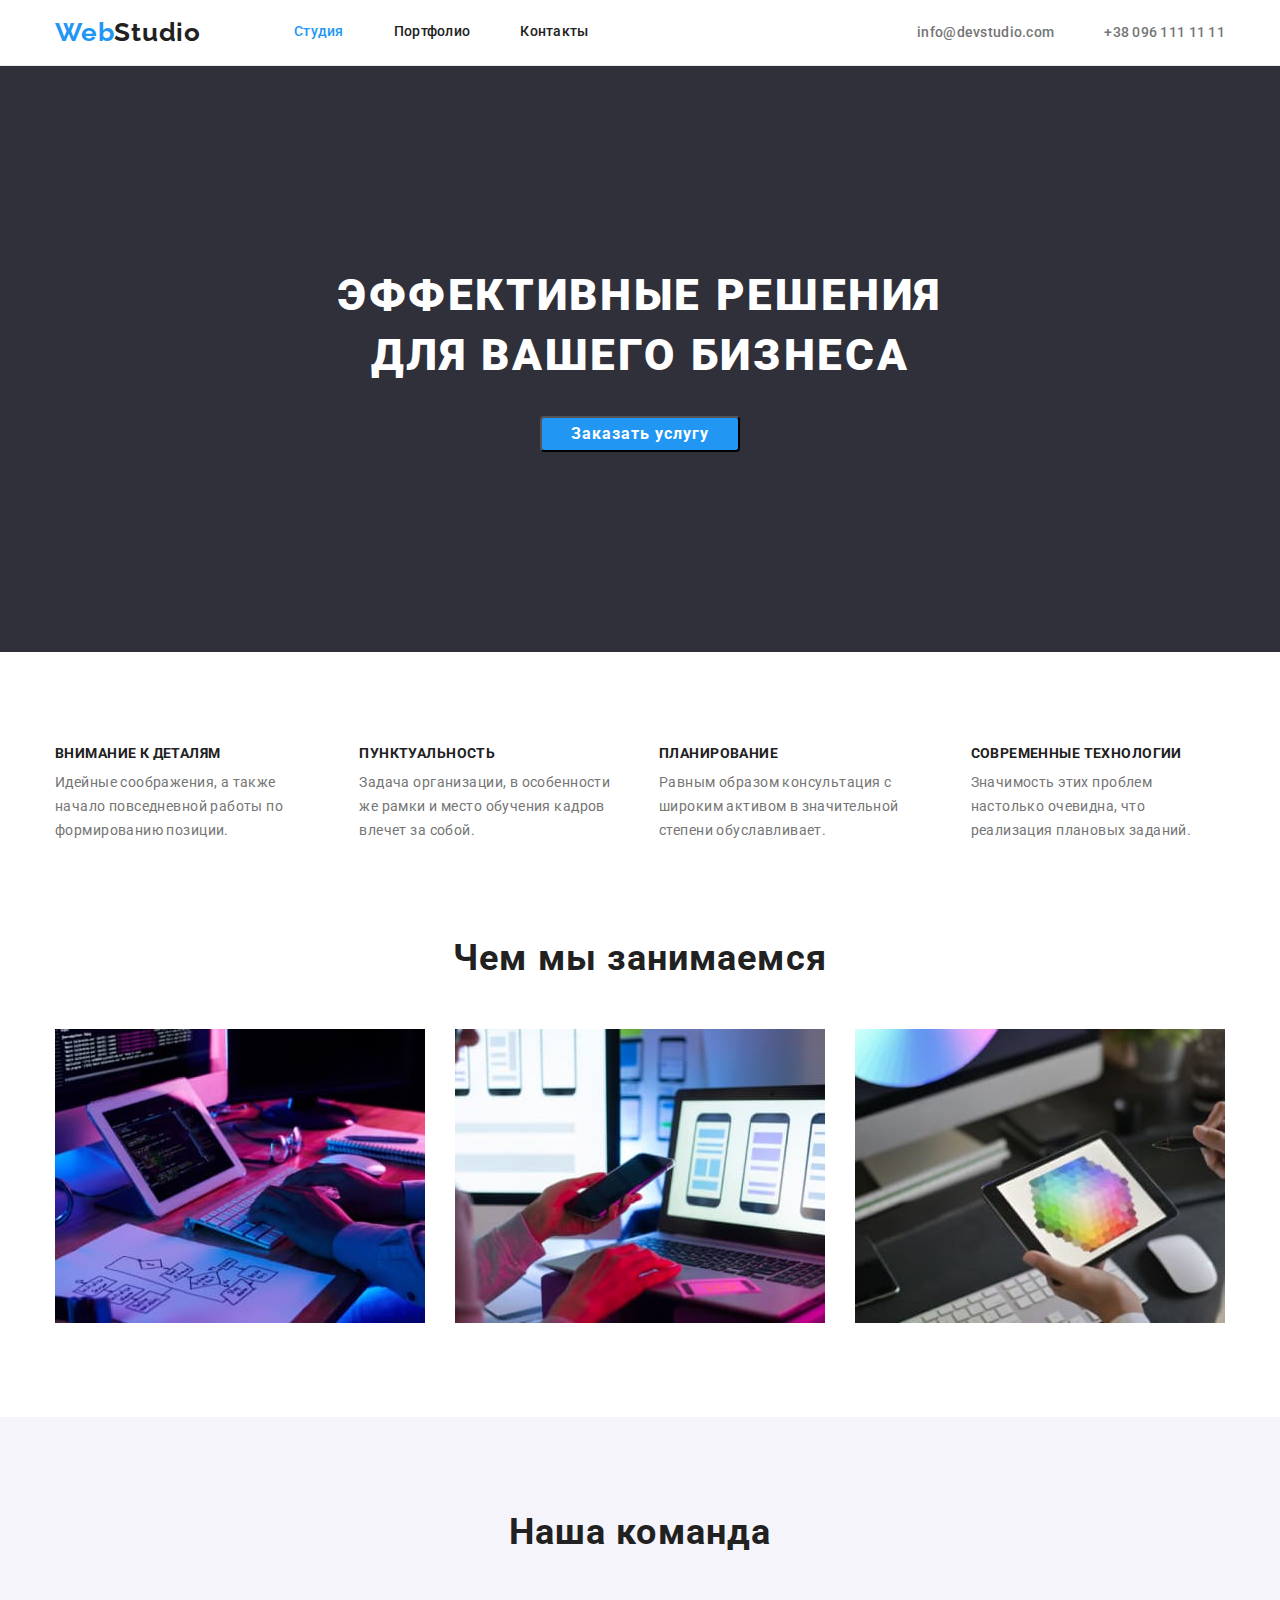
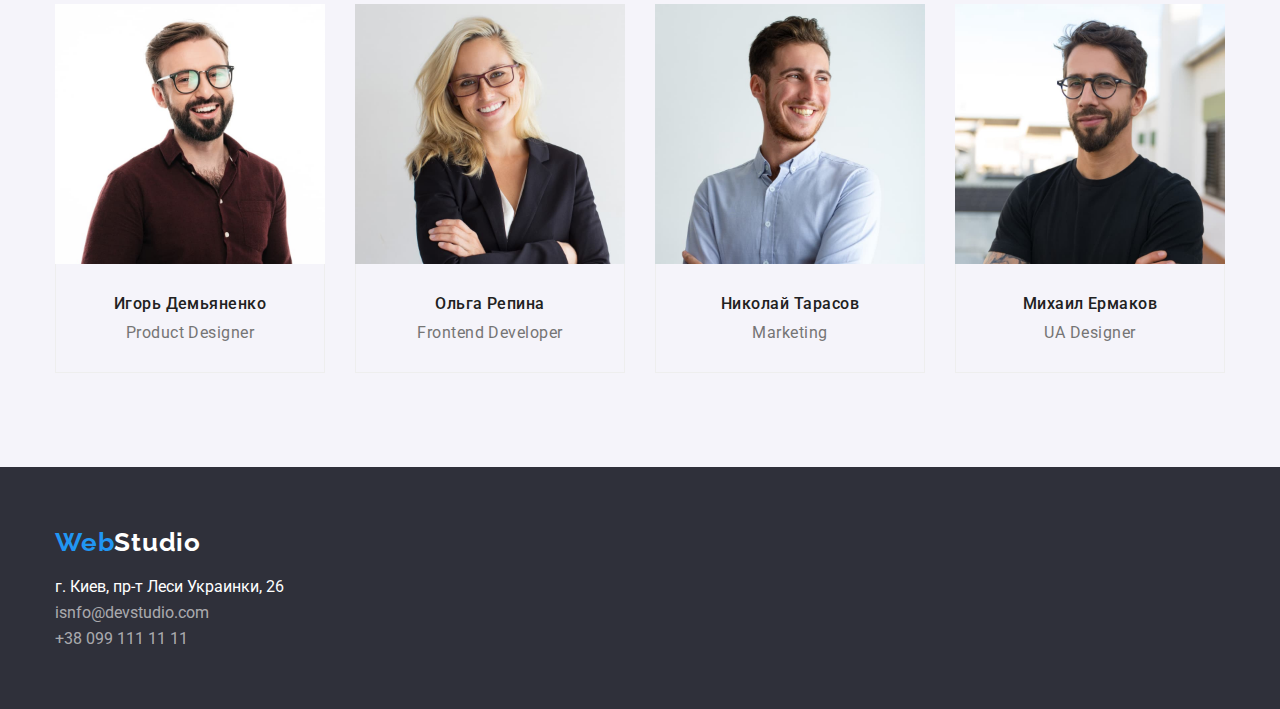
==== index.html @ e45b75da "1" ====
<!DOCTYPE html>
<html lang="ru">
  <head>
    <meta charset="UTF-8" />
    <meta http-equiv="X-UA-Compatible" content="IE=edge" />
    <meta name="viewport" content="width=device-width, initial-scale=1.0" />
    <title>Document</title>
    <link
      rel="stylesheet"
      href="https://cdnjs.cloudflare.com/ajax/libs/modern-normalize/1.1.0/modern-normalize.min.css"
    />
    <link rel="preconnect" href="https://fonts.googleapis.com" />
    <link rel="preconnect" href="https://fonts.gstatic.com" crossorigin />
    <link rel="preconnect" href="https://fonts.googleapis.com" />
    <link rel="preconnect" href="https://fonts.gstatic.com" crossorigin />
    <link
      href="https://fonts.googleapis.com/css2?family=Raleway:wght@700&family=Roboto:wght@400;500;700;900&display=swap"
      rel="stylesheet"
    />
    <link
      rel="stylesheet"
      href="https://cdnjs.cloudflare.com/ajax/libs/modern-normalize/1.1.0/modern-normalize.min.css"
    />
    <link rel="stylesheet" href="./css/stile.css" />
  </head>
  <body class="body">
    <header class="header">
      <div class="container header-conteiner">
        <nav class="navigation">
          <a href="" class="header-logo logo"
            ><span class="color-logo">Web</span>Studio</a
          >
          <ul class="header-list">
            <li class="header-item">
              <a href="./index.html" class="header-link"
                ><span class="color-studio">Студия</span></a
              >
            </li>
            <li class="header-item">
              <a href="./portfolio.html" class="header-link">Портфолио</a>
            </li>
            <li class="header-item">
              <a href="" class="header-link">Контакты</a>
            </li>
          </ul>
        </nav>
        <ul class="header-list-contacts">
          <li class="header-item-contacts">
            <a href="mailto:info@devstudio.com" class="header-link-tel"
              >info@devstudio.com</a
            >
          </li>
          <li class="header-item-contacts">
            <a href="tel:+380961111111" class="header-link-tel"
              >+38 096 111 11 11</a
            >
          </li>
        </ul>
      </div>
    </header>
    <main>
      <section class="hero">
        <div class="container">
          <h1 class="hero-title">Эффективные решения для вашего бизнеса</h1>
          <button type="button" class="btn">Заказать услугу</button>
        </div>
      </section>
      <section class="section benefits">
        <div class="container">
          <h2 class="visually-hidden">Наши приемущества</h2>
          <ul class="benefits-list">
            <li class="benefits-item">
              <h2 class="benefits-title">Внимание к деталям</h2>
              <p class="benefits-text">
                Идейные соображения, а также начало повседневной работы по
                формированию позиции.
              </p>
            </li>
            <li class="benefits-item">
              <h2 class="benefits-title">Пунктуальность</h2>
              <p class="benefits-text">
                Задача организации, в особенности же рамки и место обучения
                кадров влечет за собой.
              </p>
            </li>
            <li class="benefits-item">
              <h2 class="benefits-title">Планирование</h2>
              <p class="benefits-text">
                Равным образом консультация с широким активом в значительной
                степени обуславливает.
              </p>
            </li>
            <li class="benefits-item">
              <h2 class="benefits-title">Современные технологии</h2>
              <p class="benefits-text">
                Значимость этих проблем настолько очевидна, что реализация
                плановых заданий.
              </p>
            </li>
          </ul>
        </div>
      </section>
      <section class="section work">
        <div class="container">
          <h2 class="our-work">Чем мы занимаемся</h2>
          <ul class="work-list">
            <li class="work-item">
              <img
                src="./images/1.jpg"
                alt=" Пользователь работающий за планшетом с клавиатурой"
                width="370"
              />
            </li>
            <li class="work-item">
              <img
                src="images/2.jpg"
                alt="Пользватель работающий за ноутбуком"
                width="370"
              />
            </li>
            <li class="work-item">
              <img
                src="./images/3.jpg"
                alt="Пользователь работающий за планшетом"
                width="370"
              />
            </li>
          </ul>
        </div>
      </section>
      <section class="section team">
        <div class="container">
          <h2 class="team-our">Наша команда</h2>
          <ul class="team-list">
            <li class="team-item">
              <img
                src="./images/teacher.jpg"
                alt="Фото Product Designer"
                width="270"
              />
              <div class="team-div">
                <h3 class="team-name">Игорь Демьяненко</h3>
                <p lang="en" class="team-text">Product Designer</p>
              </div>
            </li>
            <li class="team-item">
              <img
                src="images/teacher2.jpg"
                alt="Фото Frontend Developer"
                width="270"
              />
              <div class="team-div">
                <h3 class="team-name">Ольга Репина</h3>
                <p lang="en" class="team-text">Frontend Developer</p>
              </div>
            </li>
            <li class="team-item">
              <img
                src="./images/teacher3.jpg"
                alt="Фото Marketing"
                width="270"
              />
              <div class="team-div">
                <h3 class="team-name">Николай Тарасов</h3>
                <p lang="en" class="team-text">Marketing</p>
              </div>
            </li>
            <li class="team-item">
              <img
                src="./images/teacher4.jpg"
                alt="Фото UI Designer"
                width="270"
              />
              <div class="team-div">
                <h3 class="team-name">Михаил Ермаков</h3>
                <p lang="en" class="team-text">UA Designer</p>
              </div>
            </li>
          </ul>
        </div>
      </section>
    </main>
    <footer class="footer">
      <div class="container container-footer">
        <a href="" class="footer-logo logo"
          ><span class="color-logo">Web</span>Studio</a
        >
        <address class="footer-address">
          <ul class="footer-list">
            <li class="footer-item">
              <a href="" class="footer-link-address"
                >г. Киев, пр-т Леси Украинки, 26</a
              >
            </li>
            <li class="footer-item">
              <a href="mailto:info@devstudio.com" class="footer-link"
                >isnfo@devstudio.com</a
              >
            </li>
            <li class="footer-item">
              <a href="tel:+380991111111" class="footer-link"
                >+38 099 111 11 11</a
              >
            </li>
          </ul>
        </address>
      </div>
    </footer>
  </body>
</html>
---- css/stile.css ----
:root {
  --header-color-white: #ffffff;
  --header-color-black: #212121;
  --text-color-grey: #757575;
  --btn-color-blue: #2196f3;
  --fon-background-grey: #2f303a;
  --fon-background-white: #e5e5e5;
  --bacground-team: #f5f4fa;
  --footer-link-color: rgba(255, 255, 255, 0.6);
}

body {
  font-family: "Roboto", sans-serif;
  color: var(--text-color-grey);
}

/* different*/
.visually-hidden {
  position: absolute;
  white-space: nowrap;
  width: 1px;
  height: 1px;
  overflow: hidden;
  border: 0;
  padding: 0;
  clip: rect(0 0 0 0);
  clip-path: inset(50%);
  margin: -1px;
}
img {
  display: block;
  max-width: 100%;
  height: auto;
}
a {
  text-decoration: none;
}

li {
  list-style-type: none;
}

p,
h1,
h2,
h3,
h4,
h5,
h6 {
  margin: 0;
}
ul {
  margin: 0;
  padding: 0;
}

/* header */
.container {
  width: 1200px;
  padding-left: 15px;
  padding-right: 15px;
  margin-left: auto;
  margin-right: auto;
}
.header-conteiner {
  display: flex;
  align-items: center;
}
.header {
  border-bottom: 1px solid #ececec;
}

.navigation {
  display: flex;
  align-items: center;
}
.logo {
  font-family: "Raleway", sans-serif;
  font-weight: 700;
  font-size: 26px;
  line-height: 1.19;
  letter-spacing: 0.03em;
}
.header-logo {
  margin-right: 93px;
  color: var(--header-color-black);
}
.color-logo {
  color: var(--btn-color-blue);
}

.header-list {
  display: flex;
}
.header-item {
  font-weight: 500;
  font-size: 14px;
  line-height: 1.14;
  letter-spacing: 0.02em;
  color: var(--text-color-grey);
}
.header-list .header-item:not(:last-child) {
  margin-right: 50px;
}
.header-list-contacts {
  display: flex;
  margin-left: auto;
}
.header-list-contacts .header-item-contacts:not(:last-child) {
  margin-right: 50px;
}

.header-link {
  display: block;
  padding-top: 24px;
  padding-bottom: 25px;
  font-weight: 500;
  font-size: 14px;
  line-height: 1.14;
  letter-spacing: 0.02em;
  color: var(--header-color-black);
}
.color-studio {
  color: var(--btn-color-blue);
}
.header-link:hover,
.header-link:focus,
.header-link:active {
  color: var(--btn-color-blue);
}

.header-link-tel {
  display: block;
  font-weight: 500;
  font-size: 14px;
  line-height: 1.14;
  letter-spacing: 0.02em;
  color: var(--text-color-grey);
}
.header-link-tel:hover,
.header-link-tel:focus,
.header-link-tel:active {
  color: var(--btn-color-blue);
}

/* .index.html */
/* hero */

.hero {
  padding-top: 200px;
  padding-bottom: 200px;
  background: var(--fon-background-grey);
}

.hero-title {
  display: block;
  width: 696px;
  margin: 0 auto;
  text-align: center;
  font-weight: 900;
  font-size: 44px;
  line-height: 1.36;
  letter-spacing: 0.06em;
  text-transform: uppercase;
  color: var(--header-color-white);
}

.btn {
  display: block;
  width: 200px;
  margin: 0 auto;
  text-align: center;
  margin-top: 30px;
  border-radius: 4px;

  font-family: inherit;
  font-weight: 700;
  font-size: 16px;
  line-height: 1.87;
  letter-spacing: 0.06em;
  color: var(--header-color-white);
  background-color: var(--btn-color-blue);
  cursor: pointer;
}

.btn:hover,
.filter-btn:hover,
.btn:focus,
.filter-btn:focus,
.btn:active,
.filter-btn:active {
  color: var(--header-color-white);
  background-color: var(--btn-color-blue);
}

/* benefits */
.section {
  padding-top: 94px;
  padding-bottom: 94px;
}
.benefits-our {
  font-weight: 700;
  font-size: 36px;
  line-height: 1.17;
  letter-spacing: 0.03em;
  color: var(--header-color-black);
}
.benefits-list {
  display: flex;
}
.benefits-item:not(:last-child) {
  margin-right: 30px;
}
.benefits-title {
  margin-bottom: 10px;
  font-weight: 700;
  font-size: 14px;
  line-height: 1.14;
  letter-spacing: 0.03em;
  text-transform: uppercase;
  color: var(--header-color-black);
}

.benefits-text {
  font-weight: 400;
  font-size: 14px;
  line-height: 1.71;
  letter-spacing: 0.03em;
  color: var(--text-color-grey);
}
/* work */
.work {
  padding-top: 0;
}
.our-work {
  text-align: center;
  margin-bottom: 50px;
  font-weight: 700;
  font-size: 36px;
  line-height: 1.17;
  letter-spacing: 0.03em;
  color: var(--header-color-black);
}
.work-list {
  display: flex;
}
.work-item:not(:last-child) {
  margin-right: 30px;
}

/* team */
.team {
  background: var(--bacground-team);
}
.team-our {
  margin-bottom: 50px;
  text-align: center;
  font-weight: 700;
  font-size: 36px;
  line-height: 1.17;
  letter-spacing: 0.03em;
  color: var(--header-color-black);
}
.team-list {
  display: flex;
}

.team-item:not(:last-child) {
  margin-right: 30px;
}
.team-div {
  padding-top: 30px;
  padding-bottom: 30px;
  border: 1px solid #eeeeee;
  border-top: none;
}
.team-name {
  text-align: center;
  font-weight: 500;
  font-size: 16px;
  line-height: 1.19;
  letter-spacing: 0.03em;
  color: var(--header-color-black);
}
.team-list:not(:last-child) {
  margin-right: 30px;
}

.team-text {
  text-align: center;
  margin-top: 10px;
  font-weight: 400;
  font-size: 16px;
  line-height: 1.19;
  letter-spacing: 0.03em;
  color: var(--text-color-grey);
}

/* portfolio */
/* filter */

.filter-list {
  display: flex;
  flex-wrap: wrap;
  justify-content: center;
  margin-bottom: 50px;
}
.filter-item:not(:first-child) {
  margin-left: 8px;
}

.filter-btn {
  padding: 6px 22px;
  font-family: inherit;
  font-weight: 500;
  font-size: 16px;
  line-height: 1.63;
  letter-spacing: 0.03em;
  background: #f5f4fa;
  border-radius: 4px;
  border: none;
  cursor: pointer;
}

.color-portfolio {
  color: var(--btn-color-blue);
}

.filter-list .filter-btn:not(:last-child) {
  margin-left: 8px;
}
/* content */
.content-list {
  display: flex;
  flex-wrap: wrap;
  margin: -15px;
}

.content-item {
  width: calc((100% - 90px) / 3);
  margin: 15px;
}
.img {
  display: block;
  max-width: 100%;
  max-height: auto;
}
.content-div {
  padding-top: 20px;
  padding-bottom: 20px;
  padding-left: 24px;
  padding-right: 24px;
  border: 1px solid #eeeeee;
  border-top: none;
}
.content-title {
  margin-bottom: 4px;
  font-weight: 700;
  font-size: 18px;
  line-height: 2;
  letter-spacing: 0.06em;
  color: var(--header-color-black);
}

.content-text {
  font-size: 16px;
  line-height: 1.87;
  letter-spacing: 0.03em;
  color: var(--text-color-grey);
}

/* footer */

.footer {
  padding-bottom: 60px;
  padding-top: 60px;
  background-color: var(--fon-background-grey);
}

.footer-logo {
  display: inline-block;
  margin-bottom: 20px;
}
.footer-address {
  font-style: normal;
}

.footer-item:not(:last-child) {
  margin-bottom: 8px;
}

.footer-link:hover,
.footer-link-address:hover,
.footer-link:focus,
.footer-link-address:focus,
.footer-link:active,
.footer-link-address:active {
  color: var(--btn-color-blue);
}
.footer-logo {
  color: var(--header-color-white);
}
.footer-link-address {
  color: var(--header-color-white);
}
.footer-link {
  color: var(--footer-link-color);
}
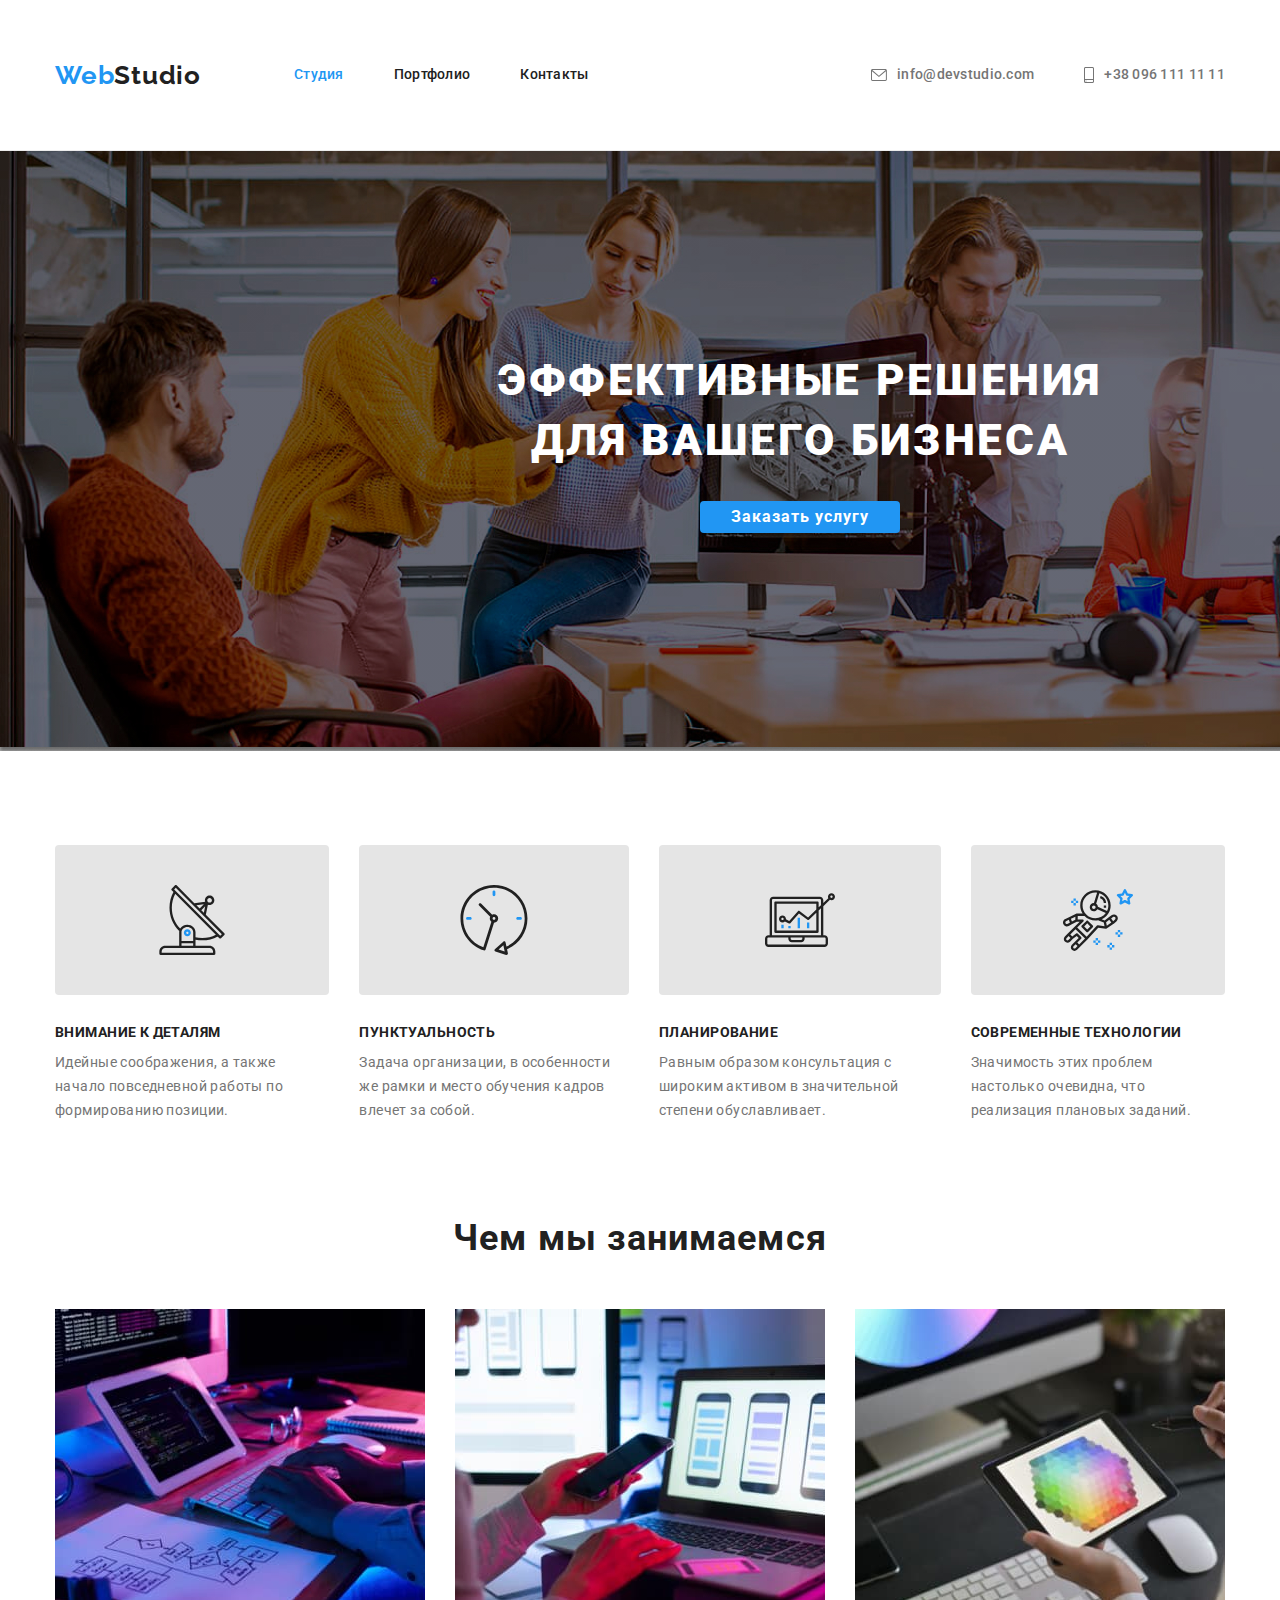
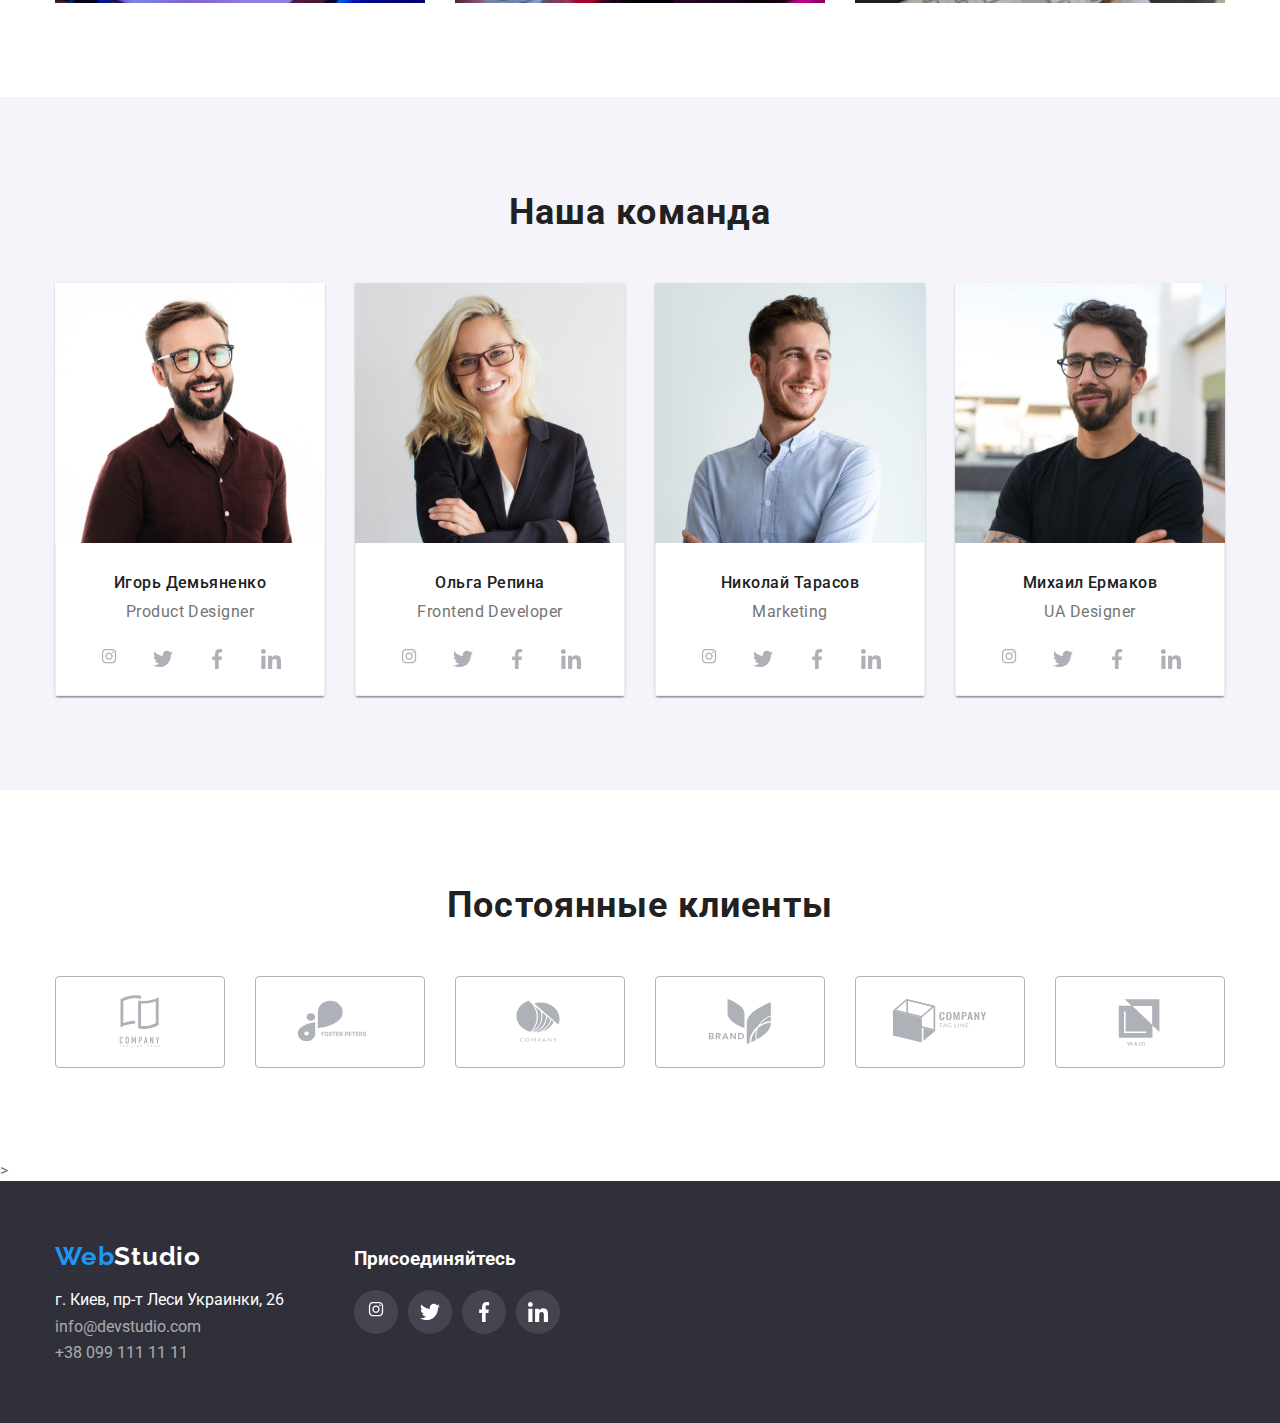
==== commit 847b975c: "Finish" ====
--- a/index.html
+++ b/index.html
@@ -47,13 +47,19 @@
         <ul class="header-list-contacts">
           <li class="header-item-contacts">
             <a href="mailto:info@devstudio.com" class="header-link-tel"
-              >info@devstudio.com</a
-            >
+              ><svg class="header-svg-icon" width="16" heigh="12">
+                <use href="./images/icons.svg#icon-envelope"></use>
+              </svg>
+              info@devstudio.com
+            </a>
           </li>
           <li class="header-item-contacts">
             <a href="tel:+380961111111" class="header-link-tel"
-              >+38 096 111 11 11</a
-            >
+              ><svg class="header-svg-icon" width="10" heigh="16">
+                <use href="./images/icons.svg#icon-smartphone"></use>
+              </svg>
+              +38 096 111 11 11
+            </a>
           </li>
         </ul>
       </div>
@@ -70,6 +76,11 @@
           <h2 class="visually-hidden">Наши приемущества</h2>
           <ul class="benefits-list">
             <li class="benefits-item">
+              <div class="benefits-div-icon">
+                <svg class="benefits-svg-icon" width="70" heigh="70">
+                  <use href="./images/icons.svg#icon-antenna"></use>
+                </svg>
+              </div>
               <h2 class="benefits-title">Внимание к деталям</h2>
               <p class="benefits-text">
                 Идейные соображения, а также начало повседневной работы по
@@ -77,6 +88,11 @@
               </p>
             </li>
             <li class="benefits-item">
+              <div class="benefits-div-icon">
+                <svg class="benefits-svg-icon" width="70" heigh="70">
+                  <use href="./images/icons.svg#icon-clock"></use>
+                </svg>
+              </div>
               <h2 class="benefits-title">Пунктуальность</h2>
               <p class="benefits-text">
                 Задача организации, в особенности же рамки и место обучения
@@ -84,6 +100,11 @@
               </p>
             </li>
             <li class="benefits-item">
+              <div class="benefits-div-icon">
+                <svg class="benefits-svg-icon" width="70" heigh="70">
+                  <use href="./images/icons.svg#icon-diagram"></use>
+                </svg>
+              </div>
               <h2 class="benefits-title">Планирование</h2>
               <p class="benefits-text">
                 Равным образом консультация с широким активом в значительной
@@ -91,6 +112,11 @@
               </p>
             </li>
             <li class="benefits-item">
+              <div class="benefits-div-icon">
+                <svg class="benefits-svg-icon" width="70" heigh="70">
+                  <use href="./images/icons.svg#icon-astronaut"></use>
+                </svg>
+              </div>
               <h2 class="benefits-title">Современные технологии</h2>
               <p class="benefits-text">
                 Значимость этих проблем настолько очевидна, что реализация
@@ -141,6 +167,36 @@
               <div class="team-div">
                 <h3 class="team-name">Игорь Демьяненко</h3>
                 <p lang="en" class="team-text">Product Designer</p>
+                <ul class="team-socials-list list">
+                  <li class="team-socials-item">
+                    <a href="" class="team-socials-link">
+                      <svg class="team-socials-icon" width="20" height="20">
+                        <use href="./images/icons.svg#icon-instagram"></use>
+                      </svg>
+                    </a>
+                  </li>
+                  <li class="team-socials-item">
+                    <a href="" class="team-socials-link">
+                      <svg class="team-socials-icon" width="20" height="20">
+                        <use href="./images/icons.svg#icon-twitter"></use>
+                      </svg>
+                    </a>
+                  </li>
+                  <li class="team-socials-item">
+                    <a href="" class="team-socials-link">
+                      <svg class="team-socials-icon" width="20" height="20">
+                        <use href="./images/icons.svg#icon-facebook"></use>
+                      </svg>
+                    </a>
+                  </li>
+                  <li class="team-socials-item">
+                    <a href="" class="team-socials-link">
+                      <svg class="team-socials-icon" width="20" height="20">
+                        <use href="./images/icons.svg#icon-linkedin"></use>
+                      </svg>
+                    </a>
+                  </li>
+                </ul>
               </div>
             </li>
             <li class="team-item">
@@ -149,9 +205,40 @@
                 alt="Фото Frontend Developer"
                 width="270"
               />
+
               <div class="team-div">
                 <h3 class="team-name">Ольга Репина</h3>
                 <p lang="en" class="team-text">Frontend Developer</p>
+                <ul class="team-socials-list list">
+                  <li class="team-socials-item">
+                    <a href="" class="team-socials-link">
+                      <svg class="team-socials-icon" width="20" height="20">
+                        <use href="./images/icons.svg#icon-instagram"></use>
+                      </svg>
+                    </a>
+                  </li>
+                  <li class="team-socials-item">
+                    <a href="" class="team-socials-link">
+                      <svg class="team-socials-icon" width="20" height="20">
+                        <use href="./images/icons.svg#icon-twitter"></use>
+                      </svg>
+                    </a>
+                  </li>
+                  <li class="team-socials-item">
+                    <a href="" class="team-socials-link">
+                      <svg class="team-socials-icon" width="20" height="20">
+                        <use href="./images/icons.svg#icon-facebook"></use>
+                      </svg>
+                    </a>
+                  </li>
+                  <li class="team-socials-item">
+                    <a href="" class="team-socials-link">
+                      <svg class="team-socials-icon" width="20" height="20">
+                        <use href="./images/icons.svg#icon-linkedin"></use>
+                      </svg>
+                    </a>
+                  </li>
+                </ul>
               </div>
             </li>
             <li class="team-item">
@@ -163,6 +250,36 @@
               <div class="team-div">
                 <h3 class="team-name">Николай Тарасов</h3>
                 <p lang="en" class="team-text">Marketing</p>
+                <ul class="team-socials-list list">
+                  <li class="team-socials-item">
+                    <a href="" class="team-socials-link">
+                      <svg class="team-socials-icon" width="20" height="20">
+                        <use href="./images/icons.svg#icon-instagram"></use>
+                      </svg>
+                    </a>
+                  </li>
+                  <li class="team-socials-item">
+                    <a href="" class="team-socials-link">
+                      <svg class="team-socials-icon" width="20" height="20">
+                        <use href="./images/icons.svg#icon-twitter"></use>
+                      </svg>
+                    </a>
+                  </li>
+                  <li class="team-socials-item">
+                    <a href="" class="team-socials-link">
+                      <svg class="team-socials-icon" width="20" height="20">
+                        <use href="./images/icons.svg#icon-facebook"></use>
+                      </svg>
+                    </a>
+                  </li>
+                  <li class="team-socials-item">
+                    <a href="" class="team-socials-link">
+                      <svg class="team-socials-icon" width="20" height="20">
+                        <use href="./images/icons.svg#icon-linkedin"></use>
+                      </svg>
+                    </a>
+                  </li>
+                </ul>
               </div>
             </li>
             <li class="team-item">
@@ -174,36 +291,151 @@
               <div class="team-div">
                 <h3 class="team-name">Михаил Ермаков</h3>
                 <p lang="en" class="team-text">UA Designer</p>
+                <ul class="team-socials-list list">
+                  <li class="team-socials-item">
+                    <a href="" class="team-socials-link">
+                      <svg class="team-socials-icon" width="20" height="20">
+                        <use href="./images/icons.svg#icon-instagram"></use>
+                      </svg>
+                    </a>
+                  </li>
+                  <li class="team-socials-item">
+                    <a href="" class="team-socials-link">
+                      <svg class="team-socials-icon" width="20" height="20">
+                        <use href="./images/icons.svg#icon-twitter"></use>
+                      </svg>
+                    </a>
+                  </li>
+                  <li class="team-socials-item">
+                    <a href="" class="team-socials-link">
+                      <svg class="team-socials-icon" width="20" height="20">
+                        <use href="./images/icons.svg#icon-facebook"></use>
+                      </svg>
+                    </a>
+                  </li>
+                  <li class="team-socials-item">
+                    <a href="" class="team-socials-link">
+                      <svg class="team-socials-icon" width="20" height="20">
+                        <use href="./images/icons.svg#icon-linkedin"></use>
+                      </svg>
+                    </a>
+                  </li>
+                </ul>
               </div>
             </li>
           </ul>
         </div>
       </section>
+      <section class="section clients">
+        <div class="container">
+          <h2 class="clients-name">Постоянные клиенты</h2>
+          <ul class="clients-list">
+            <li class="clients-item">
+              <a href="" class="clients-link">
+                <svg class="clients-svg-icon" width="106" height="60">
+                  <use href="./images/icons.svg#icon-Logo-1"></use>
+                </svg>
+              </a>
+            </li>
+            <li class="clients-item">
+              <a href="" class="clients-link">
+                <svg class="clients-svg-icon" width="106px" height="60px">
+                  <use href="./images/icons.svg#icon-Logo-2"></use>
+                </svg>
+              </a>
+            </li>
+            <li class="clients-item">
+              <a href="" class="clients-link">
+                <svg class="clients-svg-icon" width="106" height="60">
+                  <use href="./images/icons.svg#icon-Logo-3"></use>
+                </svg>
+              </a>
+            </li>
+            <li class="clients-item">
+              <a href="" class="clients-link">
+                <svg class="clients-svg-icon" width="106" height="60">
+                  <use href="./images/icons.svg#icon-Logo-4"></use>
+                </svg>
+              </a>
+            </li>
+            <li class="clients-item">
+              <a href="" class="clients-link">
+                <svg class="clients-svg-icon" width="106" height="60">
+                  <use href="./images/icons.svg#icon-Logo-5"></use>
+                </svg>
+              </a>
+            </li>
+            <li class="clients-item">
+              <a href="" class="clients-link">
+                <svg class="clients-svg-icon" width="106" height="60">
+                  <use href="./images/icons.svg#icon-Logo-6"></use>
+                </svg>
+              </a>
+            </li>
+          </ul>
+        </div>
+      </section>
+      >
     </main>
     <footer class="footer">
       <div class="container container-footer">
-        <a href="" class="footer-logo logo"
-          ><span class="color-logo">Web</span>Studio</a
-        >
-        <address class="footer-address">
-          <ul class="footer-list">
-            <li class="footer-item">
-              <a href="" class="footer-link-address"
-                >г. Киев, пр-т Леси Украинки, 26</a
-              >
-            </li>
-            <li class="footer-item">
-              <a href="mailto:info@devstudio.com" class="footer-link"
-                >isnfo@devstudio.com</a
-              >
-            </li>
-            <li class="footer-item">
-              <a href="tel:+380991111111" class="footer-link"
-                >+38 099 111 11 11</a
-              >
-            </li>
-          </ul>
-        </address>
+        <div class="footer-foundation">
+          <a href="" class="footer-logo logo"
+            ><span class="color-logo">Web</span>Studio</a
+          >
+          <address class="footer-address">
+            <ul class="footer-list">
+              <li class="footer-item">
+                <a href="" class="footer-link-address"
+                  >г. Киев, пр-т Леси Украинки, 26</a
+                >
+              </li>
+              <li class="footer-item">
+                <a href="mailto:info@devstudio.com" class="footer-link"
+                  >info@devstudio.com</a
+                >
+              </li>
+              <li class="footer-item">
+                <a href="tel:+380991111111" class="footer-link"
+                  >+38 099 111 11 11</a
+                >
+              </li>
+            </ul>
+          </address>
+        </div>
+        <div class="footer-socials">
+          <h3 class="footer-join">Присоединяйтесь</h3>
+          <ul class="footer-join-list">
+            <li class="footer-socials-item">
+              <a href="" class="footer-socials-link">
+                <svg class="footer-socials-icon" width="20" height="20">
+                  <use href="./images/icons.svg#icon-instagram"></use>
+                </svg>
+              </a>
+            </li>
+            <li class="footer-socials-item">
+              <a href="" class="footer-socials-link">
+                <svg class="footer-socials-icon" width="20" height="20">
+                  <use href="./images/icons.svg#icon-twitter"></use>
+                </svg>
+              </a>
+            </li>
+            <li class="footer-socials-item">
+              <a href="" class="footer-socials-link">
+                <svg class="footer-socials-icon" width="20" height="20">
+                  <use href="./images/icons.svg#icon-facebook"></use>
+                </svg>
+              </a>
+            </li>
+            <li class="footer-socials-item">
+              <a href="" class="footer-socials-link">
+                <svg class="footer-socials-icon" width="20" height="20">
+                  <use href="./images/icons.svg#icon-linkedin"></use>
+                </svg>
+              </a>
+            </li>
+          </ul>
+        </div>
       </div>
     </footer>
   </body>
--- a/css/stile.css
+++ b/css/stile.css
@@ -6,7 +6,9 @@
   --fon-background-grey: #2f303a;
   --fon-background-white: #e5e5e5;
   --bacground-team: #f5f4fa;
+  --border-radius: #afb1b8;
   --footer-link-color: rgba(255, 255, 255, 0.6);
+  --socials-icon: #afb1b8;
 }
 
 body {
@@ -130,7 +132,8 @@
 }
 
 .header-link-tel {
-  display: block;
+  display: flex;
+  align-items: center;
   font-weight: 500;
   font-size: 14px;
   line-height: 1.14;
@@ -142,21 +145,31 @@
 .header-link-tel:active {
   color: var(--btn-color-blue);
 }
+.header-svg-icon {
+  margin-right: 10px;
+  fill: currentColor;
+}
 
 /* .index.html */
 /* hero */
 
 .hero {
-  padding-top: 200px;
-  padding-bottom: 200px;
-  background: var(--fon-background-grey);
+  width: 1600px;
+  height: 600px;
+  text-align: center;
+  background-color: var(--fon-background-grey);
+  background-image: linear-gradient(rgba(0, 0, 0, 0.25), rgba(0, 0, 0, 0.25)),
+    url(../images/background-hero.jpg);
+  background-position: center;
+  background-size: cover;
+  background-repeat: no-repeat;
+  padding: 200px 0;
 }
 
 .hero-title {
   display: block;
   width: 696px;
   margin: 0 auto;
-  text-align: center;
   font-weight: 900;
   font-size: 44px;
   line-height: 1.36;
@@ -172,7 +185,7 @@
   text-align: center;
   margin-top: 30px;
   border-radius: 4px;
-
+  border: none;
   font-family: inherit;
   font-weight: 700;
   font-size: 16px;
@@ -180,15 +193,13 @@
   letter-spacing: 0.06em;
   color: var(--header-color-white);
   background-color: var(--btn-color-blue);
+  box-shadow: 0px 4px 4px rgba(0, 0, 0, 0.15);
   cursor: pointer;
 }
 
 .btn:hover,
-.filter-btn:hover,
 .btn:focus,
-.filter-btn:focus,
-.btn:active,
-.filter-btn:active {
+.btn:active {
   color: var(--header-color-white);
   background-color: var(--btn-color-blue);
 }
@@ -211,6 +222,14 @@
 .benefits-item:not(:last-child) {
   margin-right: 30px;
 }
+.benefits-div-icon {
+  display: flex;
+  align-items: center;
+  justify-content: center;
+  margin-bottom: 30px;
+  background-color: var(--fon-background-white);
+  border-radius: 4px;
+}
 .benefits-title {
   margin-bottom: 10px;
   font-weight: 700;
@@ -263,6 +282,12 @@
 }
 .team-list {
   display: flex;
+}
+.team-item {
+  background: var(--header-color-white);
+  box-shadow: 0px 1px 3px rgba(0, 0, 0, 0.12), 0px 1px 1px rgba(0, 0, 0, 0.14),
+    0px 2px 1px rgba(0, 0, 0, 0.2);
+  border-radius: 0px 0px 4px 4px;
 }
 
 .team-item:not(:last-child) {
@@ -295,7 +320,86 @@
   letter-spacing: 0.03em;
   color: var(--text-color-grey);
 }
-
+.team-socials-list {
+  display: flex;
+  justify-content: center;
+}
+.team-socials-item {
+  width: 44px;
+  height: 44px;
+}
+.team-socials-item:not(:last-child) {
+  margin-right: 10px;
+}
+.team-socials-link {
+  display: flex;
+  align-items: center;
+  justify-content: center;
+  width: 100%;
+  height: 100%;
+  margin-top: 16px;
+  background-color: var(--header-color-white);
+  border-radius: 50%;
+}
+.team-socials-link + .team-socials-link {
+  margin-left: 10px;
+}
+.team-socials-icon {
+  fill: var(--socials-icon);
+}
+.team-socials-link:hover,
+.team-socials-link:focus {
+  background-color: var(--btn-color-blue);
+  fill: var(--header-color-white);
+}
+.team-socials-link:hover .team-socials-icon,
+.team-socials-link:focus .team-socials-icon {
+  fill: var(--header-color-white);
+}
+
+/* clients */
+.clients-name {
+  margin-bottom: 50px;
+  font-weight: 700;
+  font-size: 36px;
+  line-height: 1.17;
+  letter-spacing: 0.03em;
+  text-align: center;
+  color: var(--header-color-black);
+}
+.clients-list {
+  display: flex;
+  align-items: center;
+  justify-content: center;
+}
+.clients-item {
+  width: 170px;
+  height: 92px;
+}
+.clients-item:not(:last-child) {
+  margin-right: 30px;
+}
+.clients-link {
+  display: flex;
+  align-items: center;
+  justify-content: center;
+  width: 100%;
+  height: 100%;
+  border: 1px solid #afb1b8;
+  border-radius: 4px;
+  background-color: var(--header-color-white);
+}
+.clients-link:hover,
+.clients-link:focus {
+  border: 1px solid #2196f3;
+}
+.clients-link:hover .clients-svg-icon,
+.clients-link:focus .clients-svg-icon {
+  fill: var(--btn-color-blue);
+}
+.clients-svg-icon {
+  fill: var(--socials-icon);
+}
 /* portfolio */
 /* filter */
 
@@ -321,7 +425,14 @@
   border: none;
   cursor: pointer;
 }
-
+.filter-btn:hover,
+.filter-btn:focus,
+.filter-btn:active {
+  color: var(--header-color-white);
+  background-color: var(--btn-color-blue);
+  box-shadow: 0px 3px 1px rgba(0, 0, 0, 0.1), 0px 1px 2px rgba(0, 0, 0, 0.08),
+    0px 2px 2px rgba(0, 0, 0, 0.12);
+}
 .color-portfolio {
   color: var(--btn-color-blue);
 }
@@ -339,11 +450,22 @@
 .content-item {
   width: calc((100% - 90px) / 3);
   margin: 15px;
+  box-shadow: 0px 1px 1px rgba(0, 0, 0, 0.12), 0px 4px 4px rgba(0, 0, 0, 0.06);
 }
 .img {
   display: block;
   max-width: 100%;
   max-height: auto;
+}
+.content-link {
+  display: block;
+  width: 100%;
+  height: 100%;
+  background: var(--header-color-white);
+}
+.content-link:hover,
+.content-link:focus {
+  box-shadow: 0px 1px 1px rgba(0, 0, 0, 0.12), 0px 4px 4px rgba(0, 0, 0, 0.06);
 }
 .content-div {
   padding-top: 20px;
@@ -370,7 +492,10 @@
 }
 
 /* footer */
-
+.container-footer {
+  display: flex;
+  align-items: baseline;
+}
 .footer {
   padding-bottom: 60px;
   padding-top: 60px;
@@ -406,3 +531,46 @@
 .footer-link {
   color: var(--footer-link-color);
 }
+
+.footer-socials {
+  width: 206px;
+  height: 80px;
+  margin-left: 70px;
+}
+.footer-join {
+  margin-bottom: 20px;
+  color: var(--header-color-white);
+}
+.footer-join-list {
+  display: flex;
+  justify-content: center;
+}
+.footer-socials-item {
+  width: 44px;
+  height: 44px;
+}
+.footer-socials-item + .footer-socials-item {
+  margin-left: 10px;
+}
+.footer-socials-link {
+  display: flex;
+  align-items: center;
+  justify-content: center;
+  width: 100%;
+  height: 100%;
+  border-radius: 50%;
+  background-color: rgba(255, 255, 255, 0.1);
+}
+.footer-socials-icon {
+  fill: var(--header-color-white);
+}
+
+.footer-socials-link:hover,
+.footer-socials-link:focus {
+  background-color: var(--btn-color-blue);
+  fill: var(--header-color-white);
+}
+.footer-socials-icon:hover .team-socials-icon,
+.footer-socials-icon:focus .team-socials-icon {
+  fill: var(--header-color-white);
+}
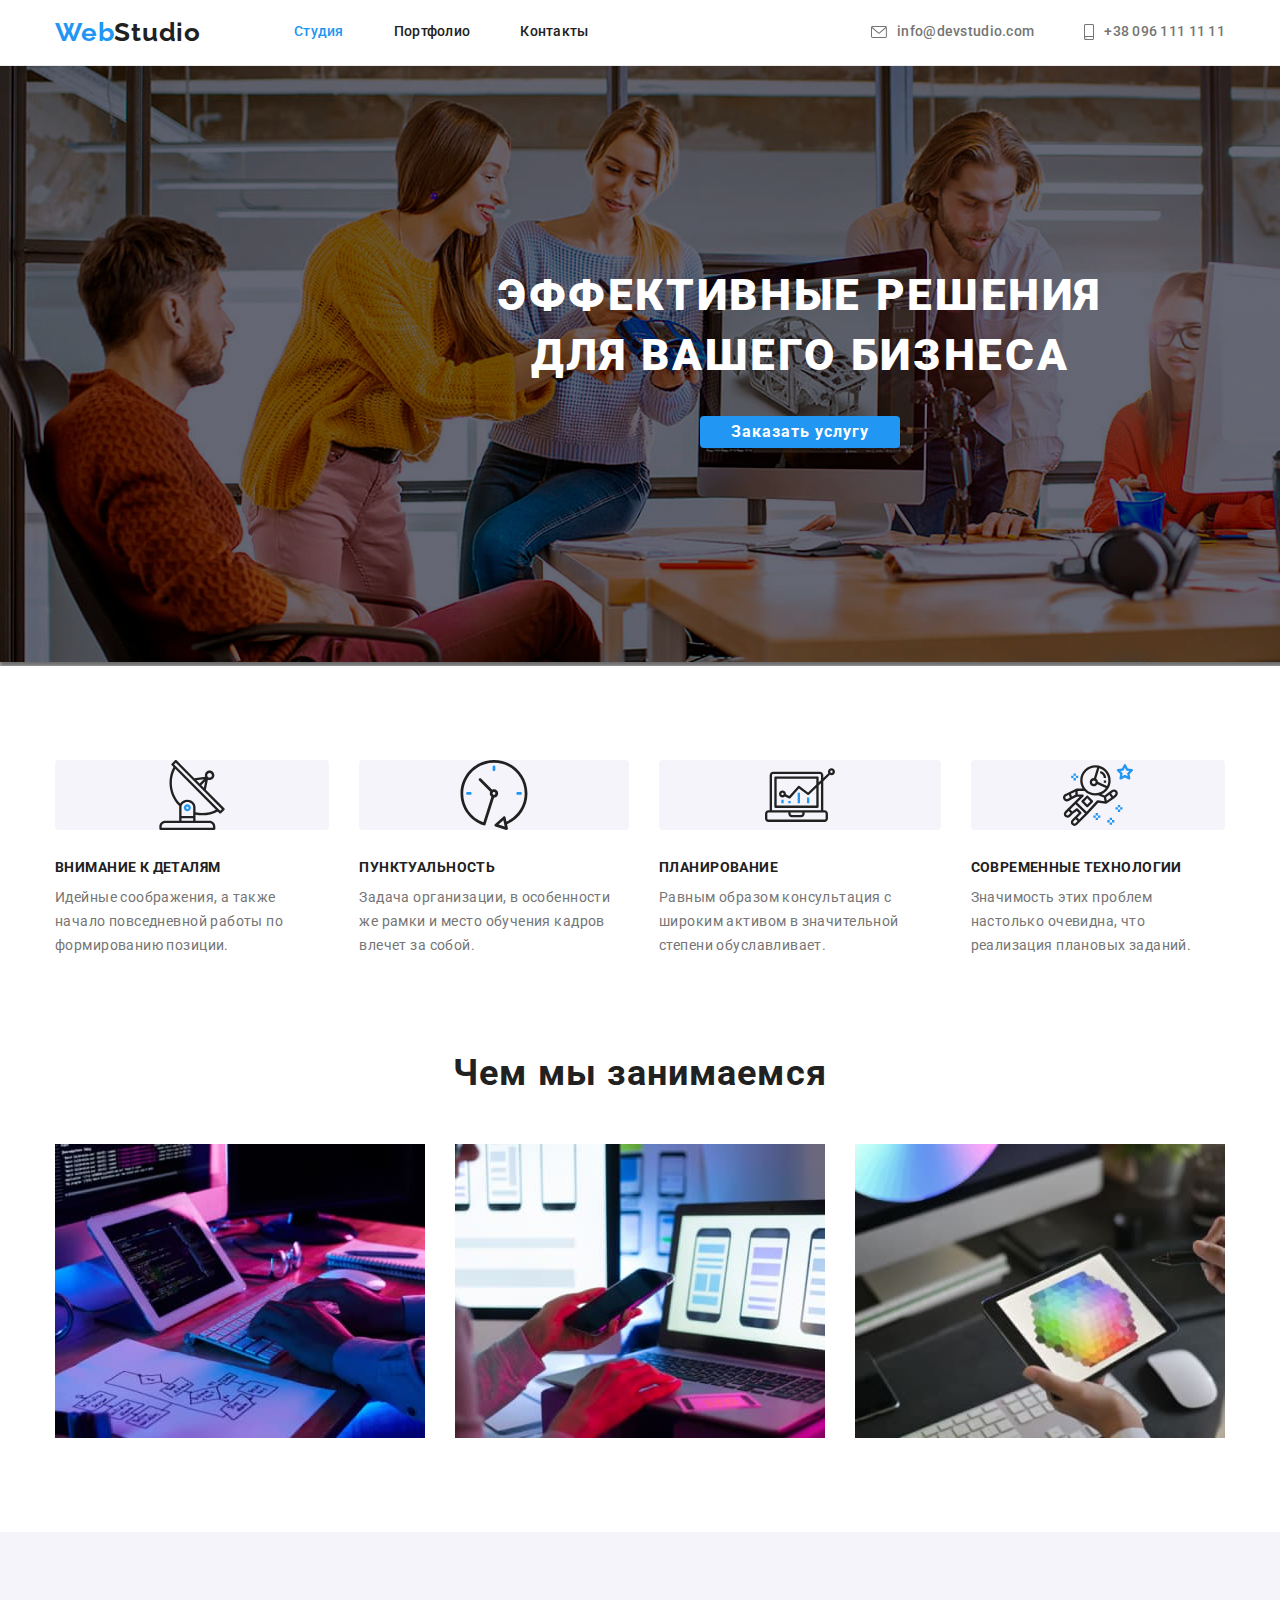
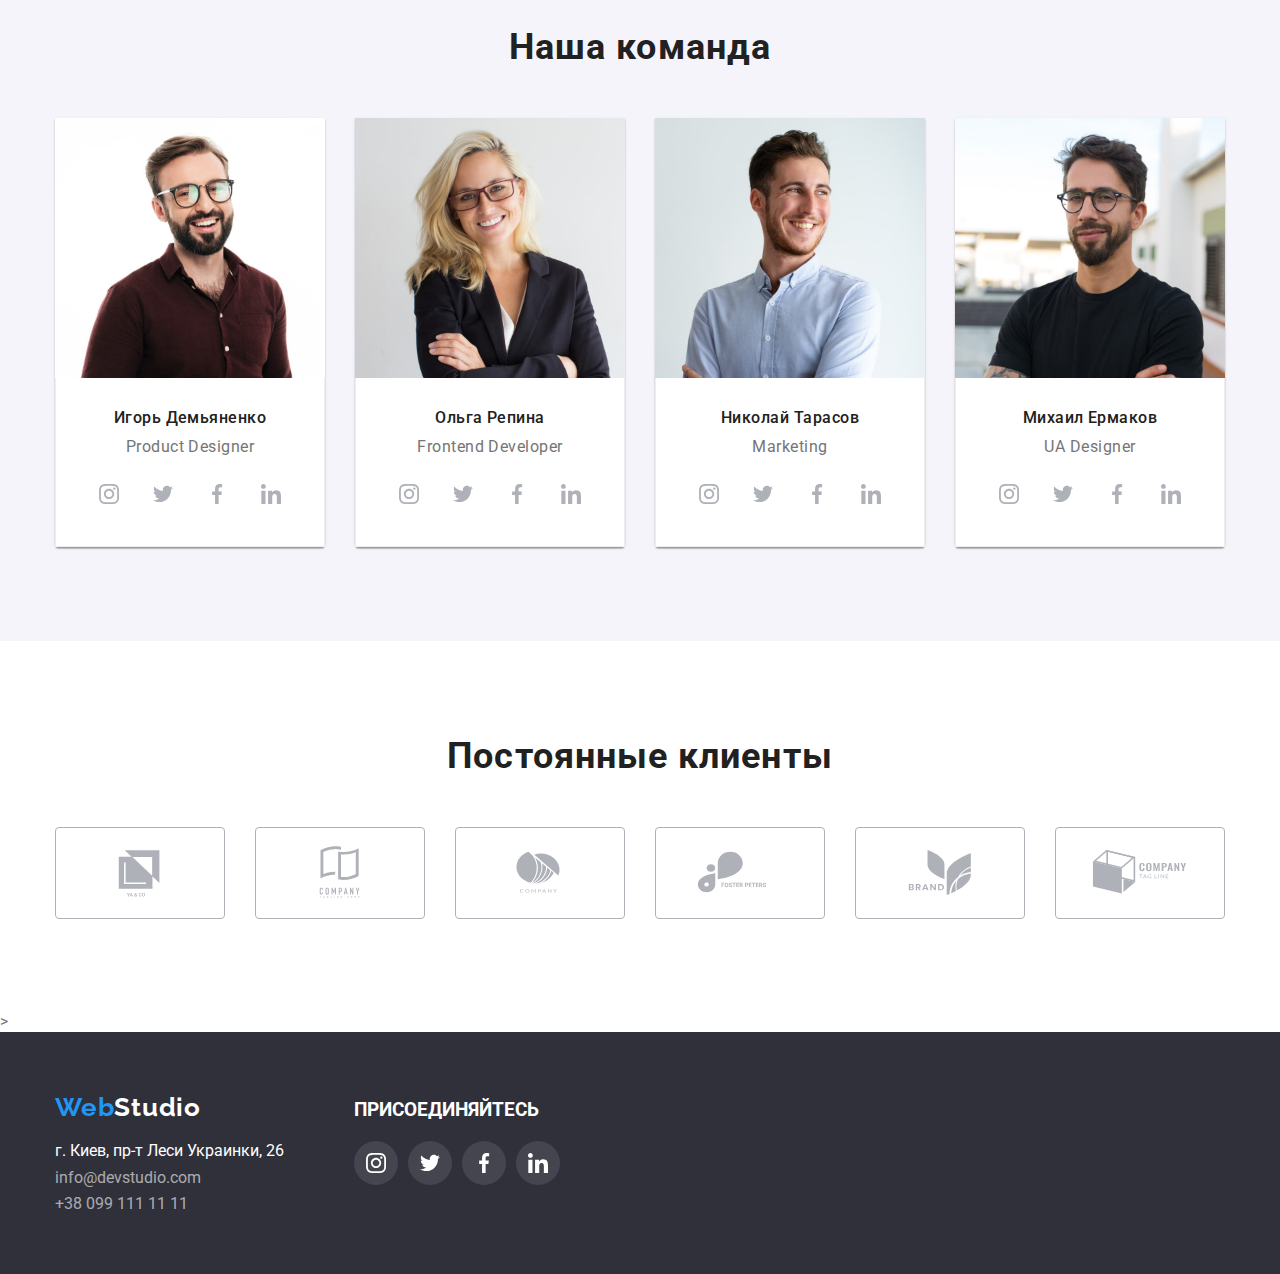
==== commit cc3fe21c: "Finish2" ====
--- a/index.html
+++ b/index.html
@@ -47,7 +47,7 @@
         <ul class="header-list-contacts">
           <li class="header-item-contacts">
             <a href="mailto:info@devstudio.com" class="header-link-tel"
-              ><svg class="header-svg-icon" width="16" heigh="12">
+              ><svg class="header-svg-icon" width="16" height="12">
                 <use href="./images/icons.svg#icon-envelope"></use>
               </svg>
               info@devstudio.com
@@ -55,7 +55,7 @@
           </li>
           <li class="header-item-contacts">
             <a href="tel:+380961111111" class="header-link-tel"
-              ><svg class="header-svg-icon" width="10" heigh="16">
+              ><svg class="header-svg-icon" width="10" height="16">
                 <use href="./images/icons.svg#icon-smartphone"></use>
               </svg>
               +38 096 111 11 11
@@ -77,7 +77,7 @@
           <ul class="benefits-list">
             <li class="benefits-item">
               <div class="benefits-div-icon">
-                <svg class="benefits-svg-icon" width="70" heigh="70">
+                <svg class="benefits-svg-icon" width="70" height="70">
                   <use href="./images/icons.svg#icon-antenna"></use>
                 </svg>
               </div>
@@ -89,7 +89,7 @@
             </li>
             <li class="benefits-item">
               <div class="benefits-div-icon">
-                <svg class="benefits-svg-icon" width="70" heigh="70">
+                <svg class="benefits-svg-icon" width="70" height="70">
                   <use href="./images/icons.svg#icon-clock"></use>
                 </svg>
               </div>
@@ -101,7 +101,7 @@
             </li>
             <li class="benefits-item">
               <div class="benefits-div-icon">
-                <svg class="benefits-svg-icon" width="70" heigh="70">
+                <svg class="benefits-svg-icon" width="70" height="70">
                   <use href="./images/icons.svg#icon-diagram"></use>
                 </svg>
               </div>
@@ -113,7 +113,7 @@
             </li>
             <li class="benefits-item">
               <div class="benefits-div-icon">
-                <svg class="benefits-svg-icon" width="70" heigh="70">
+                <svg class="benefits-svg-icon" width="70" height="70">
                   <use href="./images/icons.svg#icon-astronaut"></use>
                 </svg>
               </div>
@@ -333,14 +333,14 @@
             <li class="clients-item">
               <a href="" class="clients-link">
                 <svg class="clients-svg-icon" width="106" height="60">
+                  <use href="./images/icons.svg#icon-Logo-6"></use>
+                </svg>
+              </a>
+            </li>
+            <li class="clients-item">
+              <a href="" class="clients-link">
+                <svg class="clients-svg-icon" width="106px" height="60px">
                   <use href="./images/icons.svg#icon-Logo-1"></use>
-                </svg>
-              </a>
-            </li>
-            <li class="clients-item">
-              <a href="" class="clients-link">
-                <svg class="clients-svg-icon" width="106px" height="60px">
-                  <use href="./images/icons.svg#icon-Logo-2"></use>
                 </svg>
               </a>
             </li>
@@ -354,6 +354,13 @@
             <li class="clients-item">
               <a href="" class="clients-link">
                 <svg class="clients-svg-icon" width="106" height="60">
+                  <use href="./images/icons.svg#icon-Logo-2"></use>
+                </svg>
+              </a>
+            </li>
+            <li class="clients-item">
+              <a href="" class="clients-link">
+                <svg class="clients-svg-icon" width="106" height="60">
                   <use href="./images/icons.svg#icon-Logo-4"></use>
                 </svg>
               </a>
@@ -362,13 +369,6 @@
               <a href="" class="clients-link">
                 <svg class="clients-svg-icon" width="106" height="60">
                   <use href="./images/icons.svg#icon-Logo-5"></use>
-                </svg>
-              </a>
-            </li>
-            <li class="clients-item">
-              <a href="" class="clients-link">
-                <svg class="clients-svg-icon" width="106" height="60">
-                  <use href="./images/icons.svg#icon-Logo-6"></use>
                 </svg>
               </a>
             </li>
--- a/css/stile.css
+++ b/css/stile.css
@@ -227,7 +227,7 @@
   align-items: center;
   justify-content: center;
   margin-bottom: 30px;
-  background-color: var(--fon-background-white);
+  background-color: var(--bacground-team);
   border-radius: 4px;
 }
 .benefits-title {
@@ -323,6 +323,7 @@
 .team-socials-list {
   display: flex;
   justify-content: center;
+  margin-top: 16px;
 }
 .team-socials-item {
   width: 44px;
@@ -337,7 +338,6 @@
   justify-content: center;
   width: 100%;
   height: 100%;
-  margin-top: 16px;
   background-color: var(--header-color-white);
   border-radius: 50%;
 }
@@ -538,6 +538,7 @@
   margin-left: 70px;
 }
 .footer-join {
+  text-transform: uppercase;
   margin-bottom: 20px;
   color: var(--header-color-white);
 }
